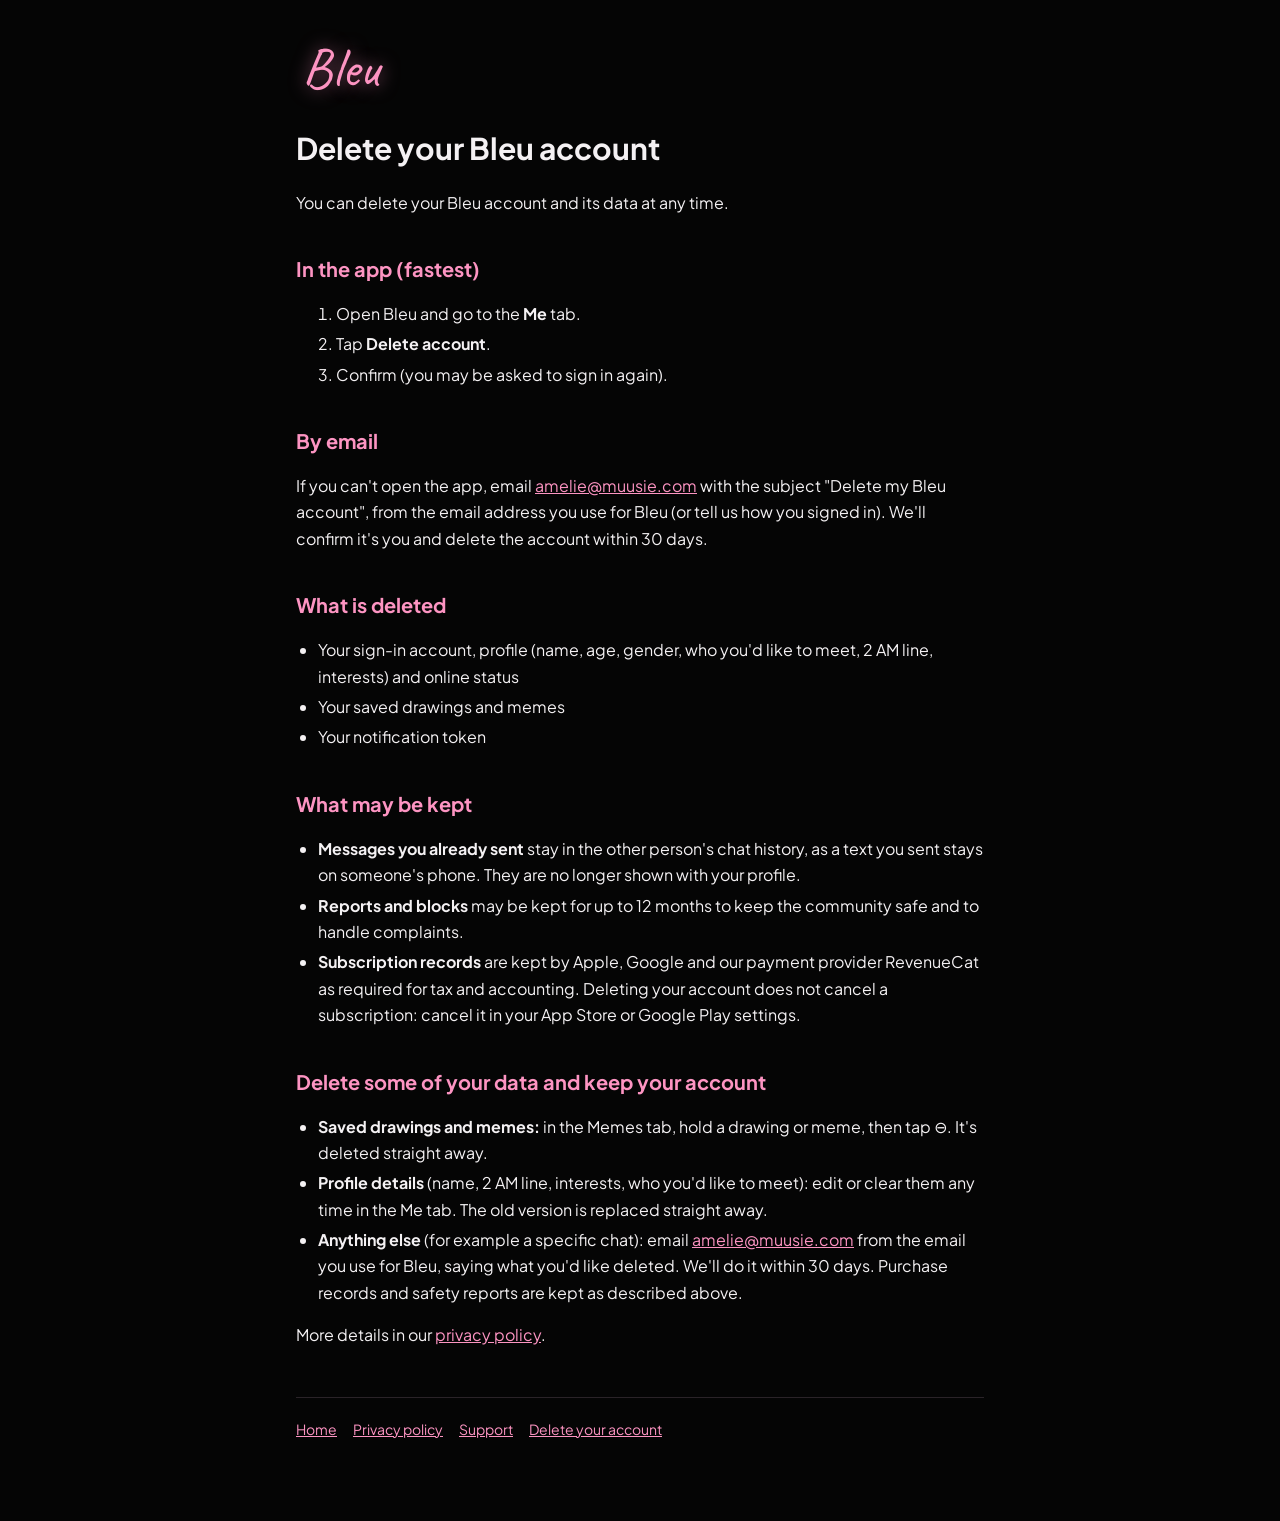
==== delete-account.html @ 9fdf8875 "Create delete-account.html" ====
<!doctype html>
<html lang="en-GB"><head><meta charset="utf-8"><meta name="viewport" content="width=device-width,initial-scale=1">
<link rel="preconnect" href="https://fonts.googleapis.com"><link href="https://fonts.googleapis.com/css2?family=Caveat:wght@700&family=Plus+Jakarta+Sans:wght@400;600&display=swap" rel="stylesheet">
<link rel="stylesheet" href="style.css">
<title>Delete your Bleu account</title></head><body><main>
<a class="logo" href="index.html">Bleu</a>
<h1>Delete your Bleu account</h1>
<p>You can delete your Bleu account and its data at any time.</p>
<h2>In the app (fastest)</h2>
<ol><li>Open Bleu and go to the <strong>Me</strong> tab.</li><li>Tap <strong>Delete account</strong>.</li><li>Confirm (you may be asked to sign in again).</li></ol>
<h2>By email</h2>
<p>If you can't open the app, email <a href="mailto:amelie@muusie.com?subject=Delete%20my%20Bleu%20account">amelie@muusie.com</a> with the subject "Delete my Bleu account", from the email address you use for Bleu (or tell us how you signed in). We'll confirm it's you and delete the account within 30 days.</p>
<h2>What is deleted</h2>
<ul><li>Your sign-in account, profile (name, age, gender, who you'd like to meet, 2 AM line, interests) and online status</li><li>Your saved drawings and memes</li><li>Your notification token</li></ul>
<h2>What may be kept</h2>
<ul><li><strong>Messages you already sent</strong> stay in the other person's chat history, as a text you sent stays on someone's phone. They are no longer shown with your profile.</li><li><strong>Reports and blocks</strong> may be kept for up to 12 months to keep the community safe and to handle complaints.</li><li><strong>Subscription records</strong> are kept by Apple, Google and our payment provider RevenueCat as required for tax and accounting. Deleting your account does not cancel a subscription: cancel it in your App Store or Google Play settings.</li></ul>
<h2 id="some-data">Delete some of your data and keep your account</h2>
<ul><li><strong>Saved drawings and memes:</strong> in the Memes tab, hold a drawing or meme, then tap ⊖. It's deleted straight away.</li><li><strong>Profile details</strong> (name, 2 AM line, interests, who you'd like to meet): edit or clear them any time in the Me tab. The old version is replaced straight away.</li><li><strong>Anything else</strong> (for example a specific chat): email <a href="mailto:amelie@muusie.com?subject=Delete%20some%20of%20my%20Bleu%20data">amelie@muusie.com</a> from the email you use for Bleu, saying what you'd like deleted. We'll do it within 30 days. Purchase records and safety reports are kept as described above.</li></ul>
<p>More details in our <a href="privacy.html">privacy policy</a>.</p>
<nav><a href="index.html">Home</a><a href="privacy.html">Privacy policy</a><a href="support.html">Support</a><a href="delete-account.html">Delete your account</a></nav>
</main></body></html>
---- style.css ----
:root{--bg:#050505;--ink:#f4f1f3;--muted:#a9a3a7;--pink:#FD94C2;--line:#2a2328}
*{box-sizing:border-box}
body{margin:0;background:var(--bg);color:var(--ink);font:16px/1.65 "Plus Jakarta Sans",system-ui,-apple-system,sans-serif}
main{max-width:720px;margin:0 auto;padding:40px 16px 80px}
a{color:var(--pink)}
.logo{font-family:Caveat,cursive;font-size:56px;line-height:1;color:var(--pink);text-decoration:none;text-shadow:0 0 18px rgba(253,148,194,.55);padding:0 6px}
h1{font-size:30px;margin:28px 0 4px}
h2{font-size:20px;margin:36px 0 8px;color:var(--pink)}
.muted{color:var(--muted)}
ul{padding-left:22px}
li{margin:4px 0}
nav{display:flex;flex-wrap:wrap;gap:16px;margin-top:48px;padding-top:20px;border-top:1px solid var(--line);font-size:14px}
.hero{font-family:Caveat,cursive;font-size:40px;margin:24px 0 8px}
.card{border:1px solid var(--line);border-radius:14px;padding:16px 18px;margin:16px 0}
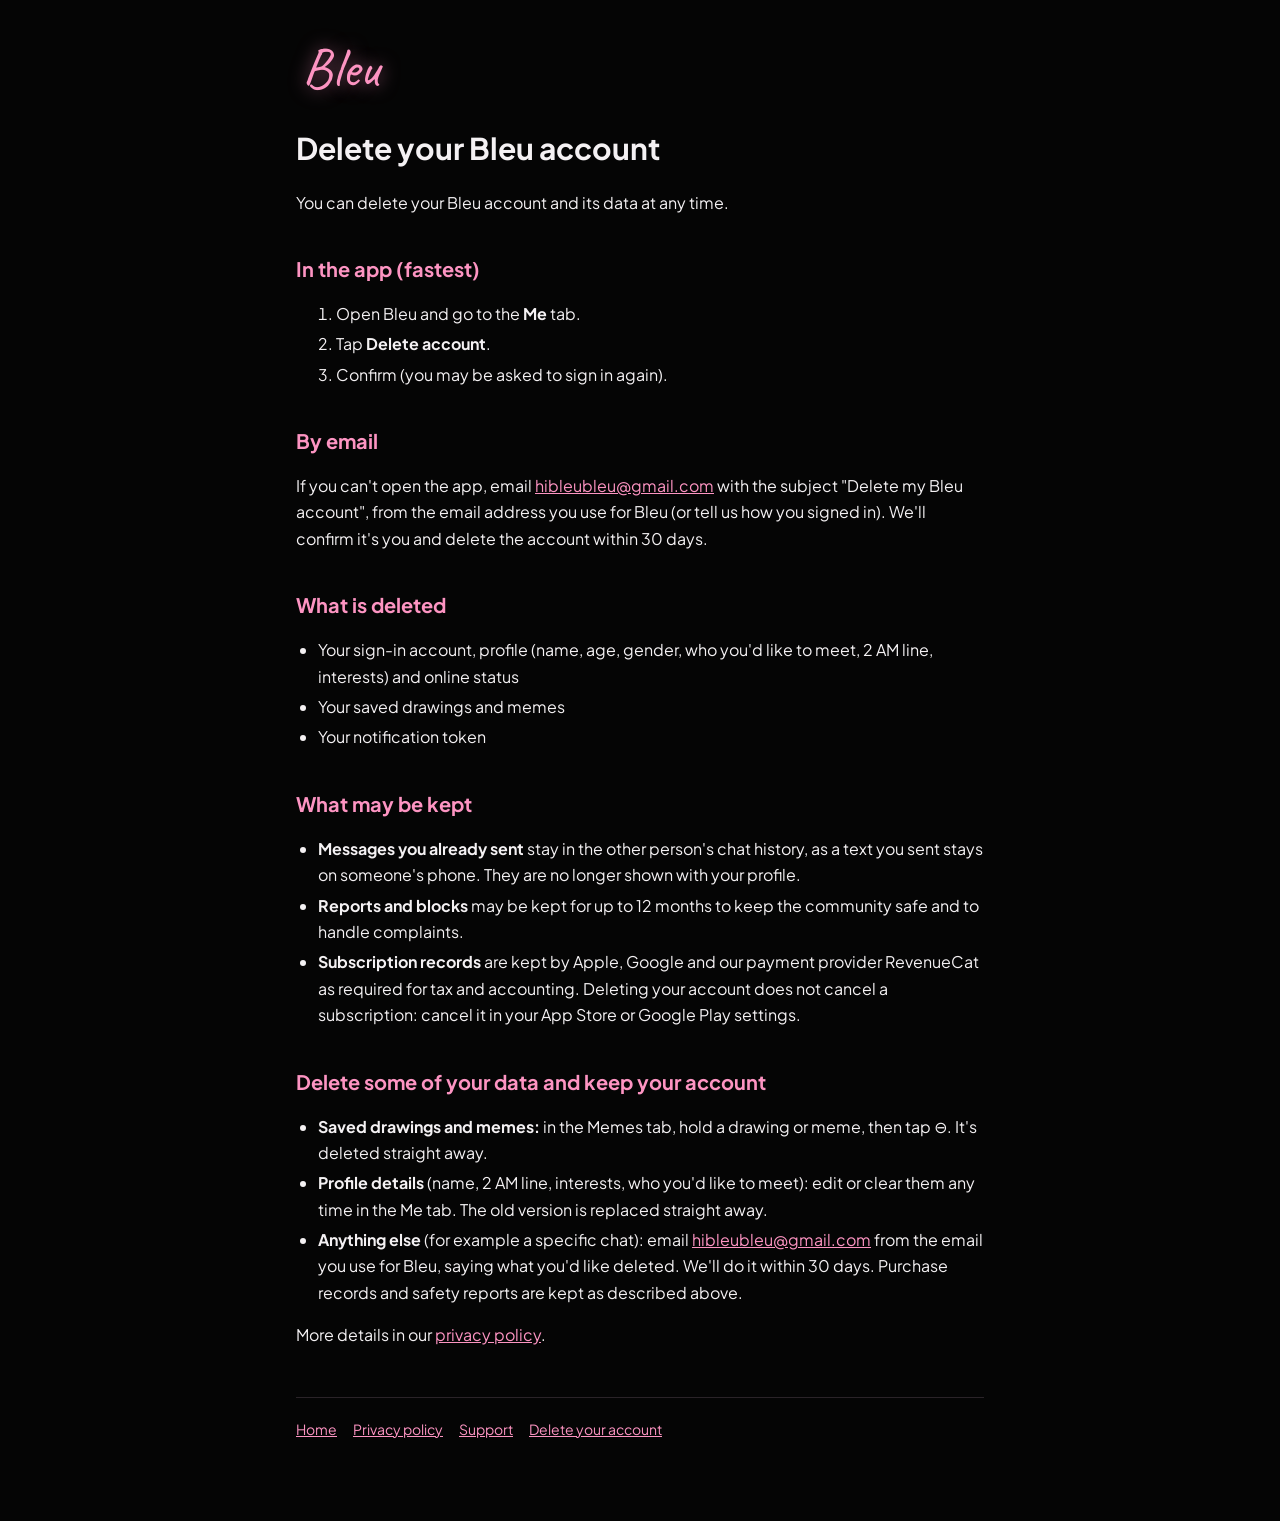
==== commit 8eac5653: "Update delete-account.html" ====
--- a/delete-account.html
+++ b/delete-account.html
@@ -9,13 +9,13 @@
 <h2>In the app (fastest)</h2>
 <ol><li>Open Bleu and go to the <strong>Me</strong> tab.</li><li>Tap <strong>Delete account</strong>.</li><li>Confirm (you may be asked to sign in again).</li></ol>
 <h2>By email</h2>
-<p>If you can't open the app, email <a href="mailto:amelie@muusie.com?subject=Delete%20my%20Bleu%20account">amelie@muusie.com</a> with the subject "Delete my Bleu account", from the email address you use for Bleu (or tell us how you signed in). We'll confirm it's you and delete the account within 30 days.</p>
+<p>If you can't open the app, email <a href="mailto:hibleubleu@gmail.com?subject=Delete%20my%20Bleu%20account">hibleubleu@gmail.com</a> with the subject "Delete my Bleu account", from the email address you use for Bleu (or tell us how you signed in). We'll confirm it's you and delete the account within 30 days.</p>
 <h2>What is deleted</h2>
 <ul><li>Your sign-in account, profile (name, age, gender, who you'd like to meet, 2 AM line, interests) and online status</li><li>Your saved drawings and memes</li><li>Your notification token</li></ul>
 <h2>What may be kept</h2>
 <ul><li><strong>Messages you already sent</strong> stay in the other person's chat history, as a text you sent stays on someone's phone. They are no longer shown with your profile.</li><li><strong>Reports and blocks</strong> may be kept for up to 12 months to keep the community safe and to handle complaints.</li><li><strong>Subscription records</strong> are kept by Apple, Google and our payment provider RevenueCat as required for tax and accounting. Deleting your account does not cancel a subscription: cancel it in your App Store or Google Play settings.</li></ul>
 <h2 id="some-data">Delete some of your data and keep your account</h2>
-<ul><li><strong>Saved drawings and memes:</strong> in the Memes tab, hold a drawing or meme, then tap ⊖. It's deleted straight away.</li><li><strong>Profile details</strong> (name, 2 AM line, interests, who you'd like to meet): edit or clear them any time in the Me tab. The old version is replaced straight away.</li><li><strong>Anything else</strong> (for example a specific chat): email <a href="mailto:amelie@muusie.com?subject=Delete%20some%20of%20my%20Bleu%20data">amelie@muusie.com</a> from the email you use for Bleu, saying what you'd like deleted. We'll do it within 30 days. Purchase records and safety reports are kept as described above.</li></ul>
+<ul><li><strong>Saved drawings and memes:</strong> in the Memes tab, hold a drawing or meme, then tap ⊖. It's deleted straight away.</li><li><strong>Profile details</strong> (name, 2 AM line, interests, who you'd like to meet): edit or clear them any time in the Me tab. The old version is replaced straight away.</li><li><strong>Anything else</strong> (for example a specific chat): email <a href="mailto:hibleubleu@gmail.com?subject=Delete%20some%20of%20my%20Bleu%20data">hibleubleu@gmail.com</a> from the email you use for Bleu, saying what you'd like deleted. We'll do it within 30 days. Purchase records and safety reports are kept as described above.</li></ul>
 <p>More details in our <a href="privacy.html">privacy policy</a>.</p>
 <nav><a href="index.html">Home</a><a href="privacy.html">Privacy policy</a><a href="support.html">Support</a><a href="delete-account.html">Delete your account</a></nav>
 </main></body></html>
